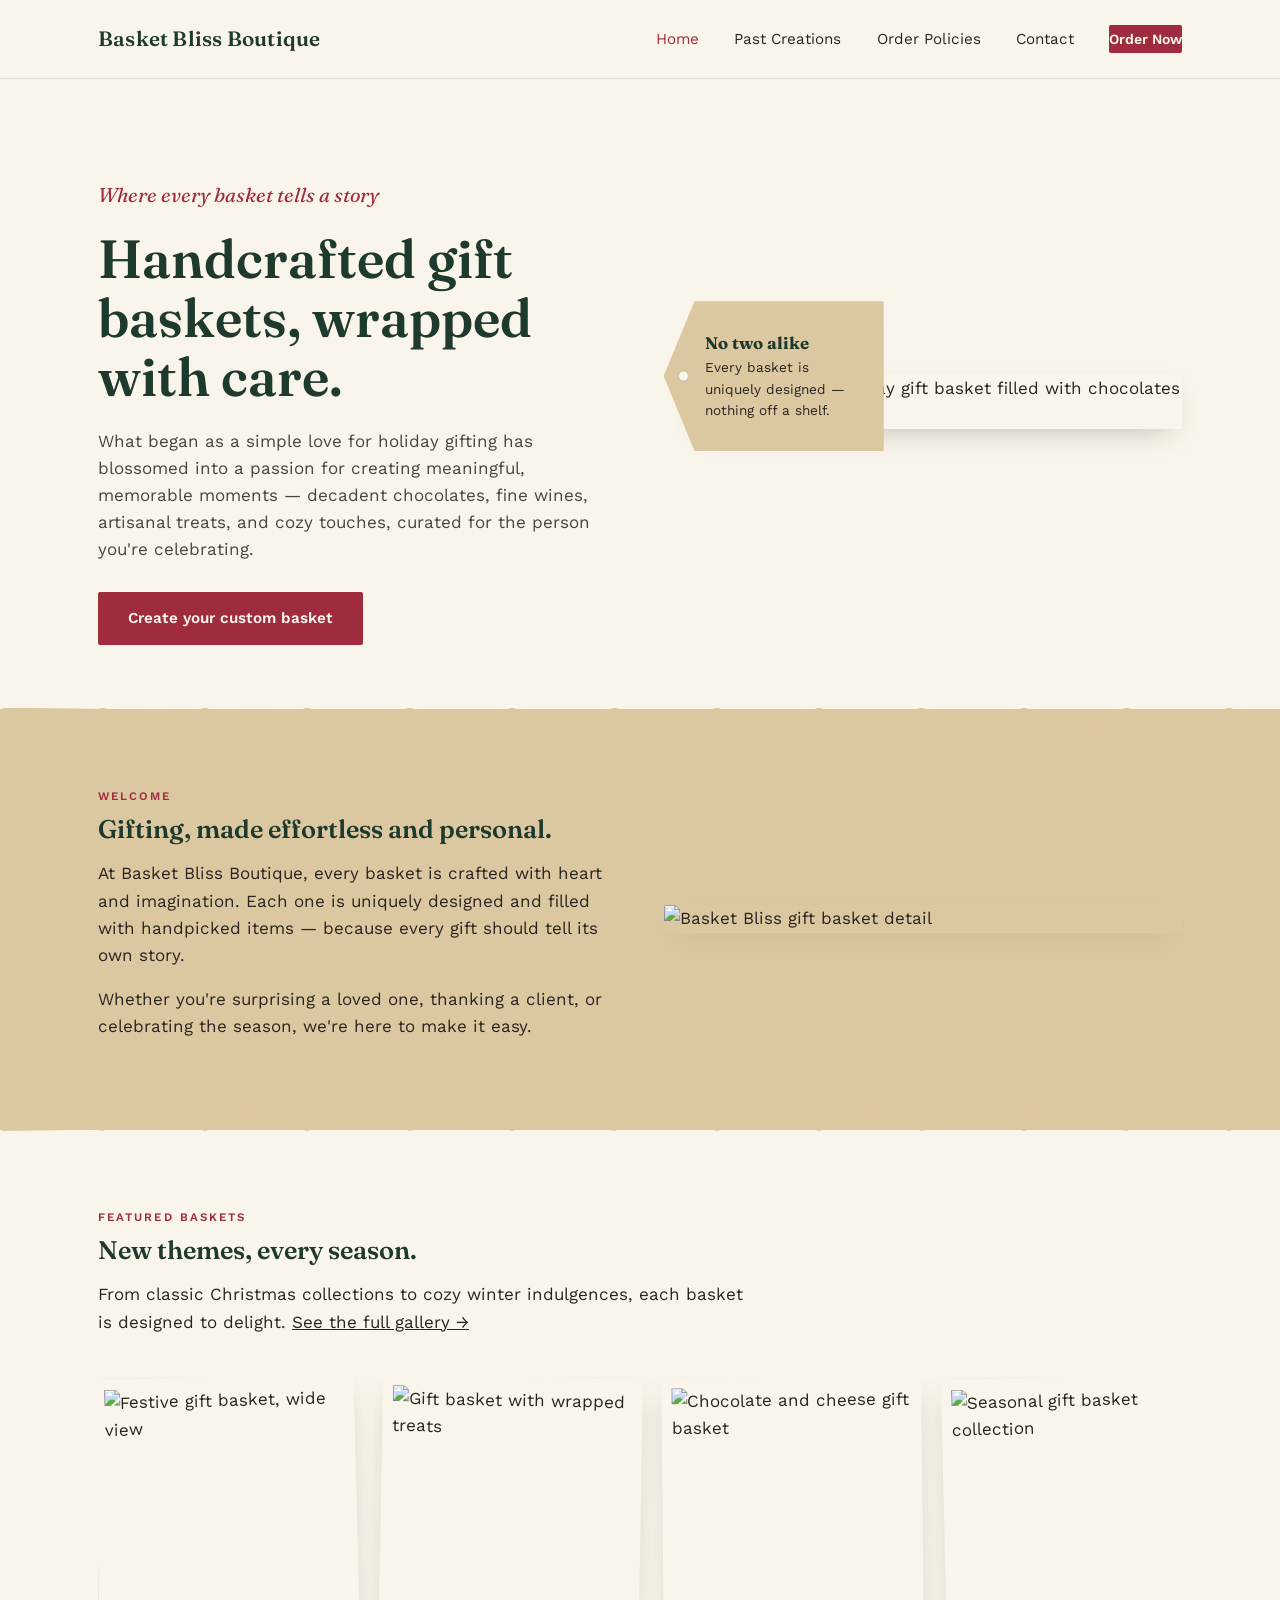
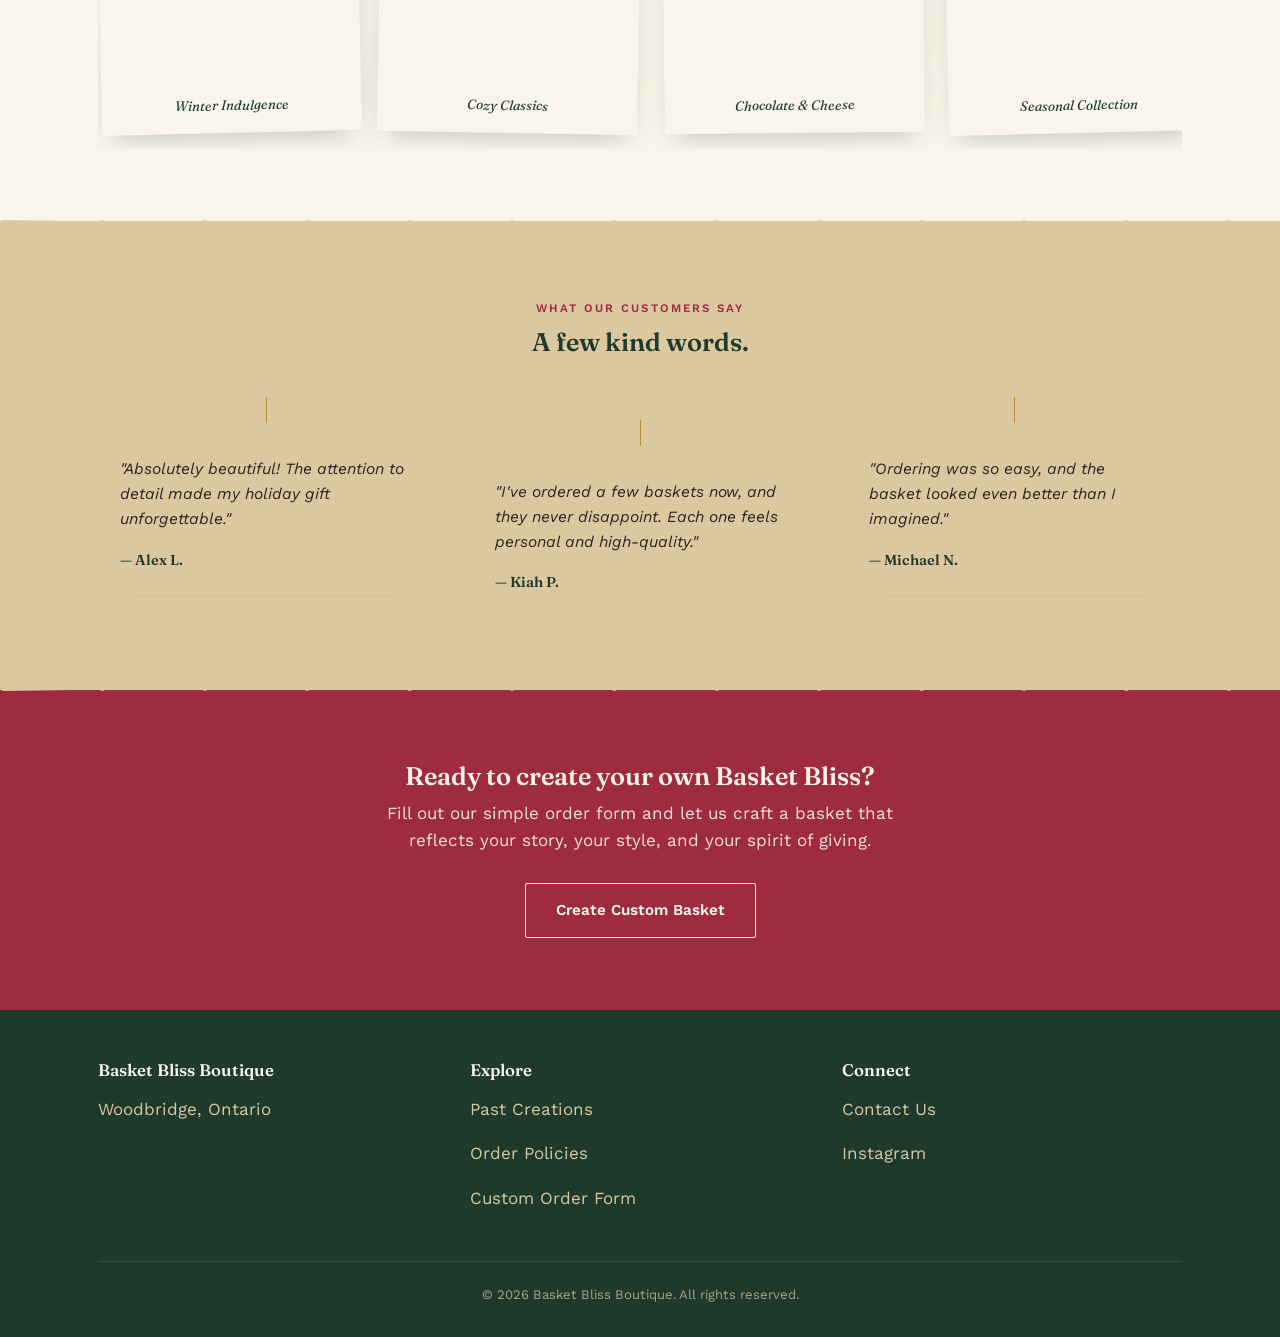
==== index.html @ 21f90a50 "Add files via upload" ====
<!DOCTYPE html>
<html lang="en">
<head>
<meta charset="UTF-8">
<meta name="viewport" content="width=device-width, initial-scale=1.0">
<title>Basket Bliss Boutique — Handcrafted Gift Baskets, Woodbridge ON</title>
<meta name="description" content="Basket Bliss Boutique offers custom holiday gift baskets filled with chocolates, cheeses, and festive treats, beautifully wrapped and ready to give.">
<link rel="preconnect" href="https://fonts.googleapis.com">
<link rel="preconnect" href="https://fonts.gstatic.com" crossorigin>
<link href="https://fonts.googleapis.com/css2?family=Fraunces:ital,wght@0,400;0,600;1,400&family=Work+Sans:wght@400;500;600&display=swap" rel="stylesheet">
<link rel="stylesheet" href="style.css">
</head>
<body>

<nav class="site-nav">
  <div class="container">
    <a href="index.html" class="brand">Basket Bliss Boutique</a>
    <button class="nav-toggle" aria-label="Toggle menu" aria-expanded="false">
      <span></span><span></span><span></span>
    </button>
    <ul class="nav-links">
      <li><a href="index.html" class="active">Home</a></li>
      <li><a href="past-creations.html">Past Creations</a></li>
      <li><a href="order-policies.html">Order Policies</a></li>
      <li><a href="contact.html">Contact</a></li>
      <li><a href="custom-order-form.html" class="nav-cta">Order Now</a></li>
    </ul>
  </div>
</nav>

<header class="hero">
  <div class="container">
    <div class="hero-copy">
      <p class="lede">Where every basket tells a story</p>
      <h1>Handcrafted gift baskets, wrapped with care.</h1>
      <p class="desc">What began as a simple love for holiday gifting has blossomed into a passion for creating meaningful, memorable moments — decadent chocolates, fine wines, artisanal treats, and cozy touches, curated for the person you're celebrating.</p>
      <a href="custom-order-form.html" class="btn btn-primary">Create your custom basket</a>
    </div>
    <div class="hero-photo">
      <img src="https://basketblissboutiquee.weebly.com/uploads/1/5/4/1/154193728/editor/20241215-204025.jpg" alt="A Basket Bliss holiday gift basket filled with chocolates and festive treats">
      <div class="gift-tag">
        <strong>No two alike</strong>
        Every basket is uniquely designed — nothing off a shelf.
      </div>
    </div>
  </div>
</header>

<section class="section-kraft">
  <div class="container two-col">
    <div>
      <span class="eyebrow">Welcome</span>
      <h2>Gifting, made effortless and personal.</h2>
      <p>At Basket Bliss Boutique, every basket is crafted with heart and imagination. Each one is uniquely designed and filled with handpicked items — because every gift should tell its own story.</p>
      <p>Whether you're surprising a loved one, thanking a client, or celebrating the season, we're here to make it easy.</p>
    </div>
    <img src="https://basketblissboutiquee.weebly.com/uploads/1/5/4/1/154193728/20241217-185049-1.jpg" alt="Basket Bliss gift basket detail">
  </div>
</section>

<section>
  <div class="container">
    <div class="section-head">
      <span class="eyebrow">Featured Baskets</span>
      <h2>New themes, every season.</h2>
      <p>From classic Christmas collections to cozy winter indulgences, each basket is designed to delight. <a href="past-creations.html">See the full gallery →</a></p>
    </div>
    <div class="photo-strip">
      <figure>
        <img src="https://basketblissboutiquee.weebly.com/uploads/1/5/4/1/154193728/20241203-020603.jpg" alt="Festive gift basket, wide view" loading="lazy">
        <figcaption>Winter Indulgence</figcaption>
      </figure>
      <figure>
        <img src="https://basketblissboutiquee.weebly.com/uploads/1/5/4/1/154193728/20241130-142311.jpg" alt="Gift basket with wrapped treats" loading="lazy">
        <figcaption>Cozy Classics</figcaption>
      </figure>
      <figure>
        <img src="https://basketblissboutiquee.weebly.com/uploads/1/5/4/1/154193728/20241128-151513.jpg" alt="Chocolate and cheese gift basket" loading="lazy">
        <figcaption>Chocolate & Cheese</figcaption>
      </figure>
      <figure>
        <img src="https://basketblissboutiquee.weebly.com/uploads/1/5/4/1/154193728/screenshot-20251026-114601-gallery.jpg" alt="Seasonal gift basket collection" loading="lazy">
        <figcaption>Seasonal Collection</figcaption>
      </figure>
      <figure>
        <img src="https://basketblissboutiquee.weebly.com/uploads/1/5/4/1/154193728/20241115-131929.jpg" alt="Handcrafted holiday basket" loading="lazy">
        <figcaption>Holiday Classic</figcaption>
      </figure>
    </div>
  </div>
</section>

<section class="section-kraft">
  <div class="container">
    <div class="section-head" style="margin-left:auto;margin-right:auto;text-align:center;">
      <span class="eyebrow">What our customers say</span>
      <h2>A few kind words.</h2>
    </div>
    <div class="tags-row">
      <div class="hang-tag">
        <div class="gift-tag">
          <p>"Absolutely beautiful! The attention to detail made my holiday gift unforgettable."</p>
          <cite>— Alex L.</cite>
        </div>
      </div>
      <div class="hang-tag">
        <div class="gift-tag">
          <p>"I've ordered a few baskets now, and they never disappoint. Each one feels personal and high-quality."</p>
          <cite>— Kiah P.</cite>
        </div>
      </div>
      <div class="hang-tag">
        <div class="gift-tag">
          <p>"Ordering was so easy, and the basket looked even better than I imagined."</p>
          <cite>— Michael N.</cite>
        </div>
      </div>
    </div>
  </div>
</section>

<section class="cta-band">
  <div class="container">
    <h2>Ready to create your own Basket Bliss?</h2>
    <p>Fill out our simple order form and let us craft a basket that reflects your story, your style, and your spirit of giving.</p>
    <a href="custom-order-form.html" class="btn btn-outline">Create Custom Basket</a>
  </div>
</section>

<footer>
  <div class="container">
    <div class="footer-grid">
      <div>
        <h3>Basket Bliss Boutique</h3>
        <p>Woodbridge, Ontario</p>
      </div>
      <div>
        <h3>Explore</h3>
        <p><a href="past-creations.html">Past Creations</a></p>
        <p><a href="order-policies.html">Order Policies</a></p>
        <p><a href="custom-order-form.html">Custom Order Form</a></p>
      </div>
      <div>
        <h3>Connect</h3>
        <p><a href="contact.html">Contact Us</a></p>
        <p><a href="https://www.instagram.com/basketblissboutique/" target="_blank" rel="noopener">Instagram</a></p>
      </div>
    </div>
    <div class="footer-bottom">© 2026 Basket Bliss Boutique. All rights reserved.</div>
  </div>
</footer>

<script src="script.js"></script>
</body>
</html>
---- style.css ----
/* ============================================================
   Basket Bliss Boutique — design tokens
   Palette: deep pine, cranberry ribbon, kraft paper, cream, gold thread
   ============================================================ */
:root {
  --evergreen: #1E3A2C;
  --evergreen-2: #294A38;
  --cranberry: #9E2B3E;
  --cranberry-2: #7E2231;
  --kraft: #DCC8A0;
  --kraft-2: #CDB585;
  --cream: #FAF5EA;
  --ink: #2A2420;
  --gold: #B8912F;
  --paper-shadow: 0 10px 30px -12px rgba(30, 58, 44, 0.35);

  --display: "Fraunces", serif;
  --body: "Work Sans", sans-serif;

  --radius: 2px;
}

* { box-sizing: border-box; }
html { scroll-behavior: smooth; }

body {
  margin: 0;
  background: var(--cream);
  color: var(--ink);
  font-family: var(--body);
  font-size: 17px;
  line-height: 1.6;
  -webkit-font-smoothing: antialiased;
}

img { max-width: 100%; display: block; }
a { color: inherit; }

h1, h2, h3 {
  font-family: var(--display);
  font-weight: 600;
  margin: 0 0 0.4em;
  line-height: 1.1;
  color: var(--evergreen);
}

.eyebrow {
  font-family: var(--body);
  font-size: 0.72rem;
  letter-spacing: 0.18em;
  text-transform: uppercase;
  color: var(--cranberry);
  font-weight: 600;
  display: inline-block;
  margin-bottom: 0.9em;
}

.container {
  max-width: 1140px;
  margin: 0 auto;
  padding: 0 28px;
}

/* ---------- Nav ---------- */
.site-nav {
  position: sticky;
  top: 0;
  z-index: 50;
  background: var(--cream);
  border-bottom: 1px solid rgba(30, 58, 44, 0.12);
}
.site-nav .container {
  display: flex;
  align-items: center;
  justify-content: space-between;
  height: 78px;
}
.brand {
  font-family: var(--display);
  font-size: 1.3rem;
  font-weight: 600;
  color: var(--evergreen);
  text-decoration: none;
  letter-spacing: 0.01em;
}
.nav-links {
  display: flex;
  align-items: center;
  gap: 2.2rem;
  list-style: none;
  margin: 0;
  padding: 0;
  font-size: 0.95rem;
}
.nav-links a {
  text-decoration: none;
  color: var(--ink);
  position: relative;
  padding: 6px 0;
}
.nav-links a.active,
.nav-links a:hover { color: var(--cranberry); }
.nav-cta {
  background: var(--cranberry);
  color: var(--cream) !important;
  padding: 10px 20px;
  border-radius: var(--radius);
  font-weight: 600;
  font-size: 0.88rem;
}
.nav-cta:hover { background: var(--cranberry-2); }
.nav-toggle { display: none; }

@media (max-width: 780px) {
  .nav-links {
    position: fixed;
    inset: 78px 0 0 0;
    background: var(--cream);
    flex-direction: column;
    justify-content: flex-start;
    padding: 2.5rem 28px;
    gap: 1.6rem;
    transform: translateX(100%);
    transition: transform 0.3s ease;
    font-size: 1.1rem;
  }
  .nav-links.open { transform: translateX(0); }
  .nav-toggle {
    display: block;
    background: none;
    border: none;
    cursor: pointer;
    padding: 8px;
  }
  .nav-toggle span {
    display: block;
    width: 24px;
    height: 2px;
    background: var(--evergreen);
    margin: 5px 0;
  }
}

/* ---------- Gift tag signature element ---------- */
.gift-tag {
  position: relative;
  background: var(--kraft);
  clip-path: polygon(14% 0, 100% 0, 100% 100%, 14% 100%, 0 50%);
  padding: 1.8rem 1.6rem 1.8rem 2.6rem;
  box-shadow: var(--paper-shadow);
}
.gift-tag::before {
  content: "";
  position: absolute;
  left: 14px;
  top: 50%;
  transform: translateY(-50%);
  width: 9px;
  height: 9px;
  border-radius: 50%;
  background: var(--cream);
  border: 1px solid rgba(42,36,32,0.25);
}
.gift-tag::after {
  content: "";
  position: absolute;
  left: 18px;
  top: 6px;
  width: 1px;
  height: 22px;
  background: var(--gold);
  transform: rotate(18deg);
}

/* ---------- Buttons ---------- */
.btn {
  display: inline-block;
  font-family: var(--body);
  font-weight: 600;
  font-size: 0.95rem;
  padding: 14px 30px;
  border-radius: var(--radius);
  text-decoration: none;
  border: none;
  cursor: pointer;
  transition: transform 0.15s ease, background 0.15s ease;
}
.btn-primary {
  background: var(--cranberry);
  color: var(--cream);
}
.btn-primary:hover { background: var(--cranberry-2); transform: translateY(-1px); }
.btn-outline {
  background: transparent;
  color: var(--evergreen);
  border: 1.5px solid var(--evergreen);
}
.btn-outline:hover { background: var(--evergreen); color: var(--cream); }

/* ---------- Hero ---------- */
.hero {
  padding: 5rem 0 4rem;
}
.hero .container {
  display: grid;
  grid-template-columns: 1.05fr 0.95fr;
  gap: 3.5rem;
  align-items: center;
}
.hero h1 {
  font-size: clamp(2.3rem, 4.2vw, 3.4rem);
}
.hero .lede {
  font-style: italic;
  font-family: var(--display);
  font-weight: 400;
  font-size: 1.25rem;
  color: var(--cranberry);
  margin-bottom: 1.1rem;
}
.hero p.desc {
  max-width: 46ch;
  margin-bottom: 1.8rem;
  color: rgba(42,36,32,0.85);
}
.hero-photo {
  position: relative;
}
.hero-photo img {
  border-radius: var(--radius);
  box-shadow: var(--paper-shadow);
}
.hero-photo .gift-tag {
  position: absolute;
  bottom: -22px;
  left: -30px;
  max-width: 220px;
  font-size: 0.85rem;
}
.hero-photo .gift-tag strong {
  display: block;
  font-family: var(--display);
  font-size: 1.05rem;
  color: var(--evergreen);
}

@media (max-width: 860px) {
  .hero .container { grid-template-columns: 1fr; }
  .hero-photo .gift-tag { position: static; margin-top: 1.4rem; max-width: none; }
}

/* ---------- Section shells ---------- */
section { padding: 4.5rem 0; }
.section-kraft {
  background: var(--kraft);
  position: relative;
}
.section-kraft::before,
.section-kraft::after {
  content: "";
  position: absolute;
  left: 0; right: 0;
  height: 18px;
  background: var(--kraft);
  clip-path: polygon(0 0,4% 100%,8% 0,12% 100%,16% 0,20% 100%,24% 0,28% 100%,32% 0,36% 100%,40% 0,44% 100%,48% 0,52% 100%,56% 0,60% 100%,64% 0,68% 100%,72% 0,76% 100%,80% 0,84% 100%,88% 0,92% 100%,96% 0,100% 100%);
}
.section-kraft::before { top: -1px; }
.section-kraft::after { bottom: -1px; transform: scaleY(-1); }

.two-col {
  display: grid;
  grid-template-columns: 1fr 1fr;
  gap: 3rem;
  align-items: center;
}
.two-col img { border-radius: var(--radius); box-shadow: var(--paper-shadow); }
@media (max-width: 780px) { .two-col { grid-template-columns: 1fr; } }

.section-head { max-width: 60ch; margin-bottom: 2.6rem; }

/* ---------- Featured strip / gallery ---------- */
.photo-strip {
  display: flex;
  gap: 1.4rem;
  overflow-x: auto;
  padding-bottom: 1rem;
  scroll-snap-type: x mandatory;
}
.photo-strip::-webkit-scrollbar { height: 8px; }
.photo-strip::-webkit-scrollbar-thumb { background: var(--kraft-2); border-radius: 4px; }
.photo-strip figure {
  flex: 0 0 260px;
  scroll-snap-align: start;
  margin: 0;
  background: var(--cream);
  padding: 10px 10px 16px;
  box-shadow: var(--paper-shadow);
  transform: rotate(var(--r, 0deg));
}
.photo-strip figure:nth-child(3n+1) { --r: -1.4deg; }
.photo-strip figure:nth-child(3n+2) { --r: 1deg; }
.photo-strip figure:nth-child(3n) { --r: -0.6deg; }
.photo-strip img { aspect-ratio: 4/5; object-fit: cover; }
.photo-strip figcaption {
  font-family: var(--display);
  font-style: italic;
  font-size: 0.85rem;
  text-align: center;
  padding-top: 8px;
  color: var(--evergreen);
}

.gallery-grid {
  display: grid;
  grid-template-columns: repeat(auto-fill, minmax(220px, 1fr));
  gap: 1.6rem;
}
.gallery-grid figure {
  margin: 0;
  background: var(--cream);
  padding: 8px 8px 12px;
  box-shadow: var(--paper-shadow);
  transform: rotate(var(--r, 0deg));
}
.gallery-grid figure:nth-child(4n+1) { --r: -1deg; }
.gallery-grid figure:nth-child(4n+2) { --r: 0.8deg; }
.gallery-grid figure:nth-child(4n+3) { --r: -0.5deg; }
.gallery-grid img { aspect-ratio: 1/1; object-fit: cover; }

/* ---------- Testimonials (hanging tags) ---------- */
.tags-row {
  display: grid;
  grid-template-columns: repeat(auto-fit, minmax(230px, 1fr));
  gap: 2.4rem;
  margin-top: 1rem;
}
.hang-tag {
  position: relative;
  padding-top: 30px;
}
.hang-tag::before {
  content: "";
  position: absolute;
  top: 0; left: 50%;
  width: 1px;
  height: 26px;
  background: var(--gold);
}
.hang-tag .gift-tag {
  clip-path: polygon(0 14%, 50% 0, 100% 14%, 100% 100%, 0 100%);
  padding: 1.8rem 1.4rem 1.4rem;
}
.hang-tag .gift-tag::before,
.hang-tag .gift-tag::after { content: none; }
.hang-tag p {
  font-style: italic;
  font-size: 0.98rem;
  margin: 0 0 0.9rem;
}
.hang-tag cite {
  font-style: normal;
  font-weight: 600;
  font-family: var(--display);
  color: var(--evergreen);
  font-size: 0.9rem;
}
.tags-row .hang-tag:nth-child(2n) { margin-top: 1.4rem; }

/* ---------- CTA band ---------- */
.cta-band {
  background: var(--cranberry);
  color: var(--cream);
  text-align: center;
}
.cta-band h2 { color: var(--cream); }
.cta-band p { max-width: 50ch; margin: 0 auto 1.8rem; opacity: 0.92; }
.cta-band .btn-outline {
  border-color: var(--cream);
  color: var(--cream);
}
.cta-band .btn-outline:hover { background: var(--cream); color: var(--cranberry); }

/* ---------- Footer ---------- */
footer {
  background: var(--evergreen);
  color: var(--kraft);
  padding: 3.2rem 0 2rem;
}
.footer-grid {
  display: grid;
  grid-template-columns: repeat(3, 1fr);
  gap: 2rem;
  margin-bottom: 2rem;
}
footer h3 { color: var(--cream); font-size: 1.05rem; }
footer a { color: var(--kraft); text-decoration: none; }
footer a:hover { color: var(--cream); }
.footer-bottom {
  border-top: 1px solid rgba(250,245,234,0.15);
  padding-top: 1.4rem;
  font-size: 0.82rem;
  opacity: 0.75;
  text-align: center;
}
@media (max-width: 780px) { .footer-grid { grid-template-columns: 1fr; } }

/* ---------- Policy / text pages ---------- */
.page-head {
  padding: 3.5rem 0 1rem;
  text-align: center;
}
.page-head .lede {
  font-family: var(--display);
  font-style: italic;
  color: var(--cranberry);
  font-size: 1.15rem;
}
.policy-block {
  max-width: 74ch;
  margin: 0 auto 2.2rem;
}
.policy-block h3 { margin-top: 0; }
.policy-block .note {
  background: var(--kraft);
  padding: 1.2rem 1.4rem;
  border-radius: var(--radius);
  font-size: 0.95rem;
}

/* ---------- Form ---------- */
.order-form {
  max-width: 640px;
  margin: 0 auto;
  display: grid;
  gap: 1.3rem;
}
.order-form label {
  display: block;
  font-weight: 600;
  font-size: 0.88rem;
  margin-bottom: 0.4rem;
  color: var(--evergreen);
}
.order-form input,
.order-form select,
.order-form textarea {
  width: 100%;
  padding: 12px 14px;
  border: 1.5px solid rgba(30,58,44,0.25);
  border-radius: var(--radius);
  font-family: var(--body);
  font-size: 0.97rem;
  background: var(--cream);
  color: var(--ink);
}
.order-form textarea { resize: vertical; min-height: 110px; }
.form-row { display: grid; grid-template-columns: 1fr 1fr; gap: 1.3rem; }
@media (max-width: 600px) { .form-row { grid-template-columns: 1fr; } }
.form-note { font-size: 0.85rem; color: rgba(42,36,32,0.7); }

/* ---------- Reduced motion ---------- */
@media (prefers-reduced-motion: reduce) {
  html { scroll-behavior: auto; }
  * { transition: none !important; animation: none !important; }
}

/* Focus visibility */
a:focus-visible, button:focus-visible, input:focus-visible, textarea:focus-visible {
  outline: 2px solid var(--cranberry);
  outline-offset: 2px;
}
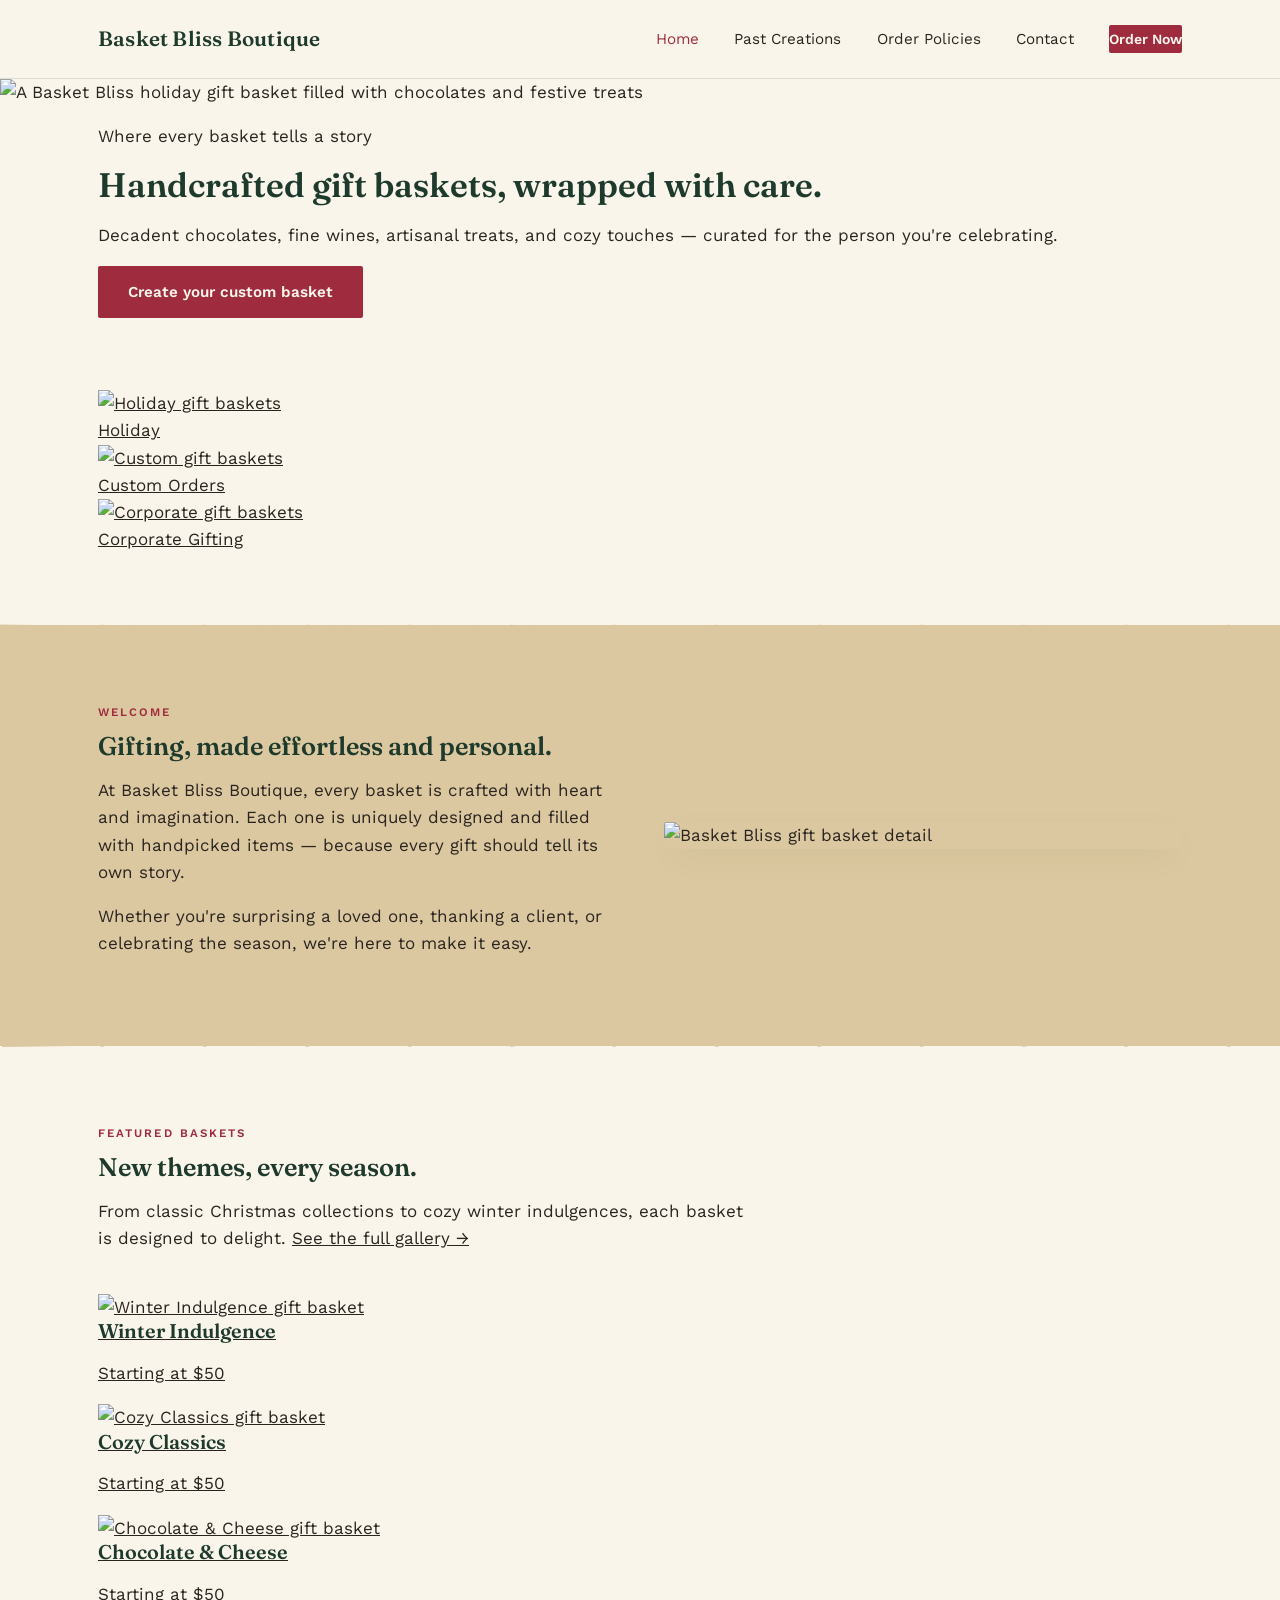
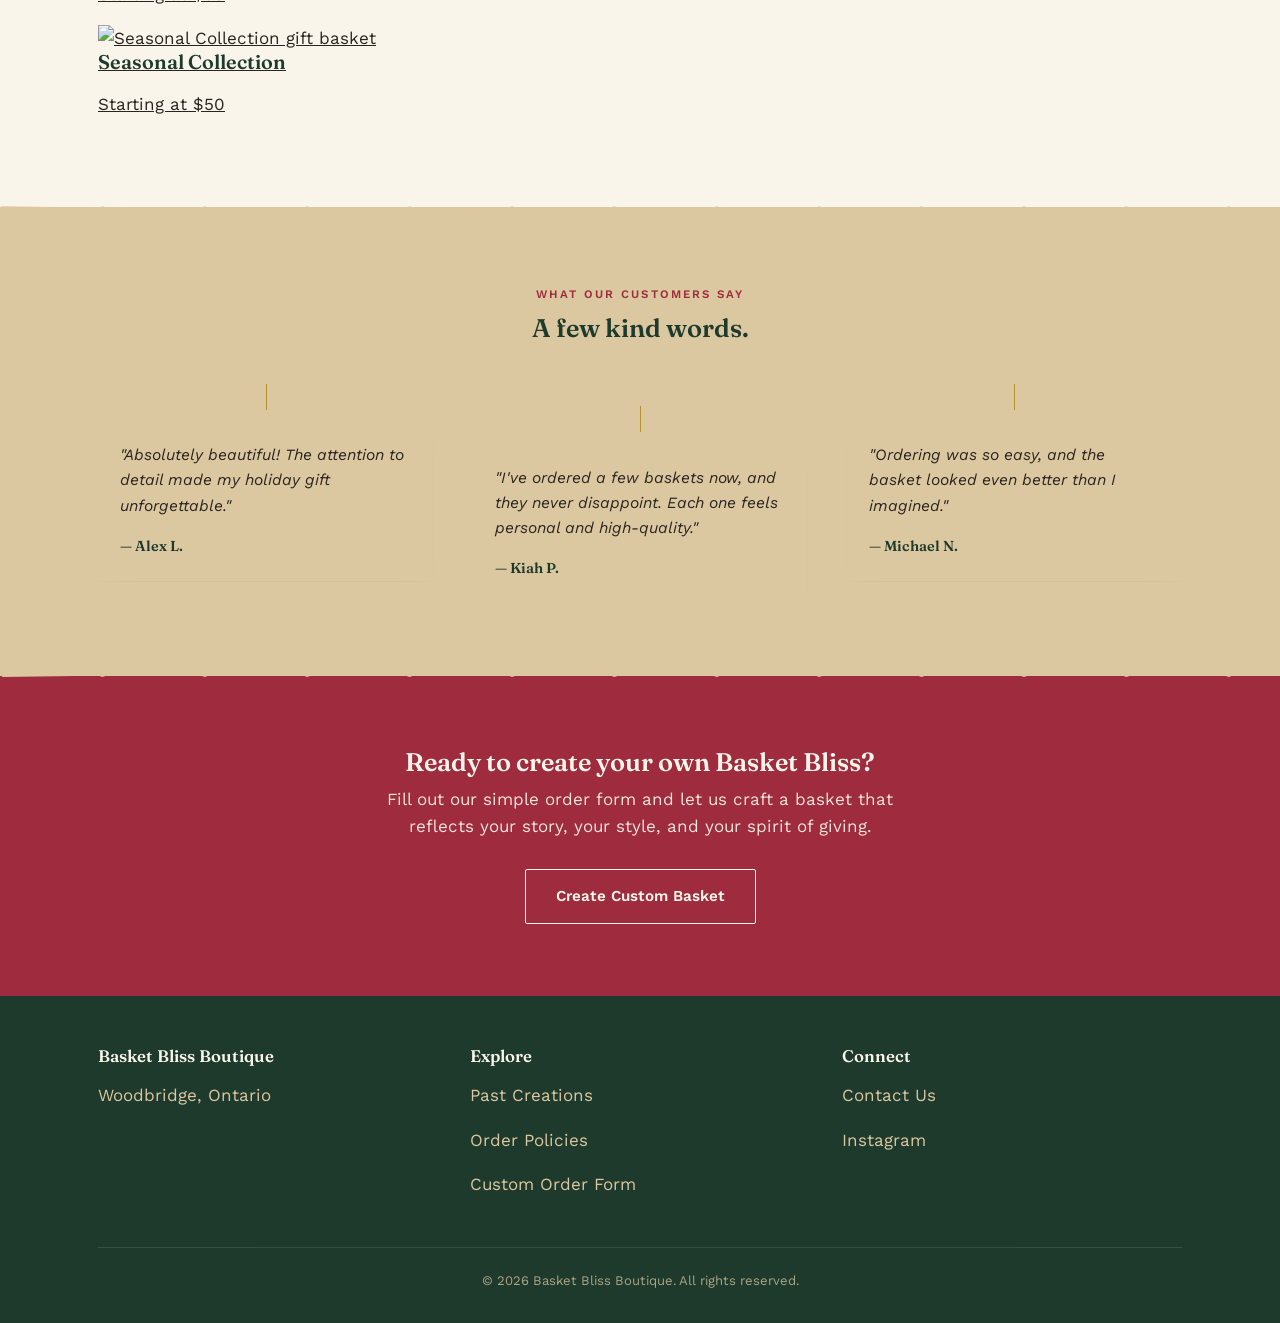
==== commit 9029748f: "Refactor hero section and add product grid Updated header class and modified hero section content. C" ====
--- a/index.html
+++ b/index.html
@@ -28,23 +28,36 @@
   </div>
 </nav>
 
-<header class="hero">
+<header class="hero-full">
+  <img src="https://basketblissboutiquee.weebly.com/uploads/1/5/4/1/154193728/editor/20241215-204025.jpg" alt="A Basket Bliss holiday gift basket filled with chocolates and festive treats">
   <div class="container">
-    <div class="hero-copy">
+    <div class="hero-full-copy">
       <p class="lede">Where every basket tells a story</p>
       <h1>Handcrafted gift baskets, wrapped with care.</h1>
-      <p class="desc">What began as a simple love for holiday gifting has blossomed into a passion for creating meaningful, memorable moments — decadent chocolates, fine wines, artisanal treats, and cozy touches, curated for the person you're celebrating.</p>
+      <p class="desc">Decadent chocolates, fine wines, artisanal treats, and cozy touches — curated for the person you're celebrating.</p>
       <a href="custom-order-form.html" class="btn btn-primary">Create your custom basket</a>
-    </div>
-    <div class="hero-photo">
-      <img src="https://basketblissboutiquee.weebly.com/uploads/1/5/4/1/154193728/editor/20241215-204025.jpg" alt="A Basket Bliss holiday gift basket filled with chocolates and festive treats">
-      <div class="gift-tag">
-        <strong>No two alike</strong>
-        Every basket is uniquely designed — nothing off a shelf.
-      </div>
     </div>
   </div>
 </header>
+
+<section class="category-tiles">
+  <div class="container">
+    <div class="grid3">
+      <a href="past-creations.html" class="tile">
+        <img src="https://basketblissboutiquee.weebly.com/uploads/1/5/4/1/154193728/20241203-020603.jpg" alt="Holiday gift baskets">
+        <span>Holiday</span>
+      </a>
+      <a href="custom-order-form.html" class="tile">
+        <img src="https://basketblissboutiquee.weebly.com/uploads/1/5/4/1/154193728/20241128-151513.jpg" alt="Custom gift baskets">
+        <span>Custom Orders</span>
+      </a>
+      <a href="contact.html" class="tile">
+        <img src="https://basketblissboutiquee.weebly.com/uploads/1/5/4/1/154193728/20241130-142311.jpg" alt="Corporate gift baskets">
+        <span>Corporate Gifting</span>
+      </a>
+    </div>
+  </div>
+</section>
 
 <section class="section-kraft">
   <div class="container two-col">
@@ -65,27 +78,27 @@
       <h2>New themes, every season.</h2>
       <p>From classic Christmas collections to cozy winter indulgences, each basket is designed to delight. <a href="past-creations.html">See the full gallery →</a></p>
     </div>
-    <div class="photo-strip">
-      <figure>
-        <img src="https://basketblissboutiquee.weebly.com/uploads/1/5/4/1/154193728/20241203-020603.jpg" alt="Festive gift basket, wide view" loading="lazy">
-        <figcaption>Winter Indulgence</figcaption>
-      </figure>
-      <figure>
-        <img src="https://basketblissboutiquee.weebly.com/uploads/1/5/4/1/154193728/20241130-142311.jpg" alt="Gift basket with wrapped treats" loading="lazy">
-        <figcaption>Cozy Classics</figcaption>
-      </figure>
-      <figure>
-        <img src="https://basketblissboutiquee.weebly.com/uploads/1/5/4/1/154193728/20241128-151513.jpg" alt="Chocolate and cheese gift basket" loading="lazy">
-        <figcaption>Chocolate & Cheese</figcaption>
-      </figure>
-      <figure>
-        <img src="https://basketblissboutiquee.weebly.com/uploads/1/5/4/1/154193728/screenshot-20251026-114601-gallery.jpg" alt="Seasonal gift basket collection" loading="lazy">
-        <figcaption>Seasonal Collection</figcaption>
-      </figure>
-      <figure>
-        <img src="https://basketblissboutiquee.weebly.com/uploads/1/5/4/1/154193728/20241115-131929.jpg" alt="Handcrafted holiday basket" loading="lazy">
-        <figcaption>Holiday Classic</figcaption>
-      </figure>
+    <div class="product-grid">
+      <a href="past-creations.html" class="product-card">
+        <div class="thumb"><img src="https://basketblissboutiquee.weebly.com/uploads/1/5/4/1/154193728/20241203-020603.jpg" alt="Winter Indulgence gift basket" loading="lazy"></div>
+        <h3>Winter Indulgence</h3>
+        <p class="price">Starting at $50</p>
+      </a>
+      <a href="past-creations.html" class="product-card">
+        <div class="thumb"><img src="https://basketblissboutiquee.weebly.com/uploads/1/5/4/1/154193728/20241130-142311.jpg" alt="Cozy Classics gift basket" loading="lazy"></div>
+        <h3>Cozy Classics</h3>
+        <p class="price">Starting at $50</p>
+      </a>
+      <a href="past-creations.html" class="product-card">
+        <div class="thumb"><img src="https://basketblissboutiquee.weebly.com/uploads/1/5/4/1/154193728/20241128-151513.jpg" alt="Chocolate & Cheese gift basket" loading="lazy"></div>
+        <h3>Chocolate & Cheese</h3>
+        <p class="price">Starting at $50</p>
+      </a>
+      <a href="past-creations.html" class="product-card">
+        <div class="thumb"><img src="https://basketblissboutiquee.weebly.com/uploads/1/5/4/1/154193728/screenshot-20251026-114601-gallery.jpg" alt="Seasonal Collection gift basket" loading="lazy"></div>
+        <h3>Seasonal Collection</h3>
+        <p class="price">Starting at $50</p>
+      </a>
     </div>
   </div>
 </section>
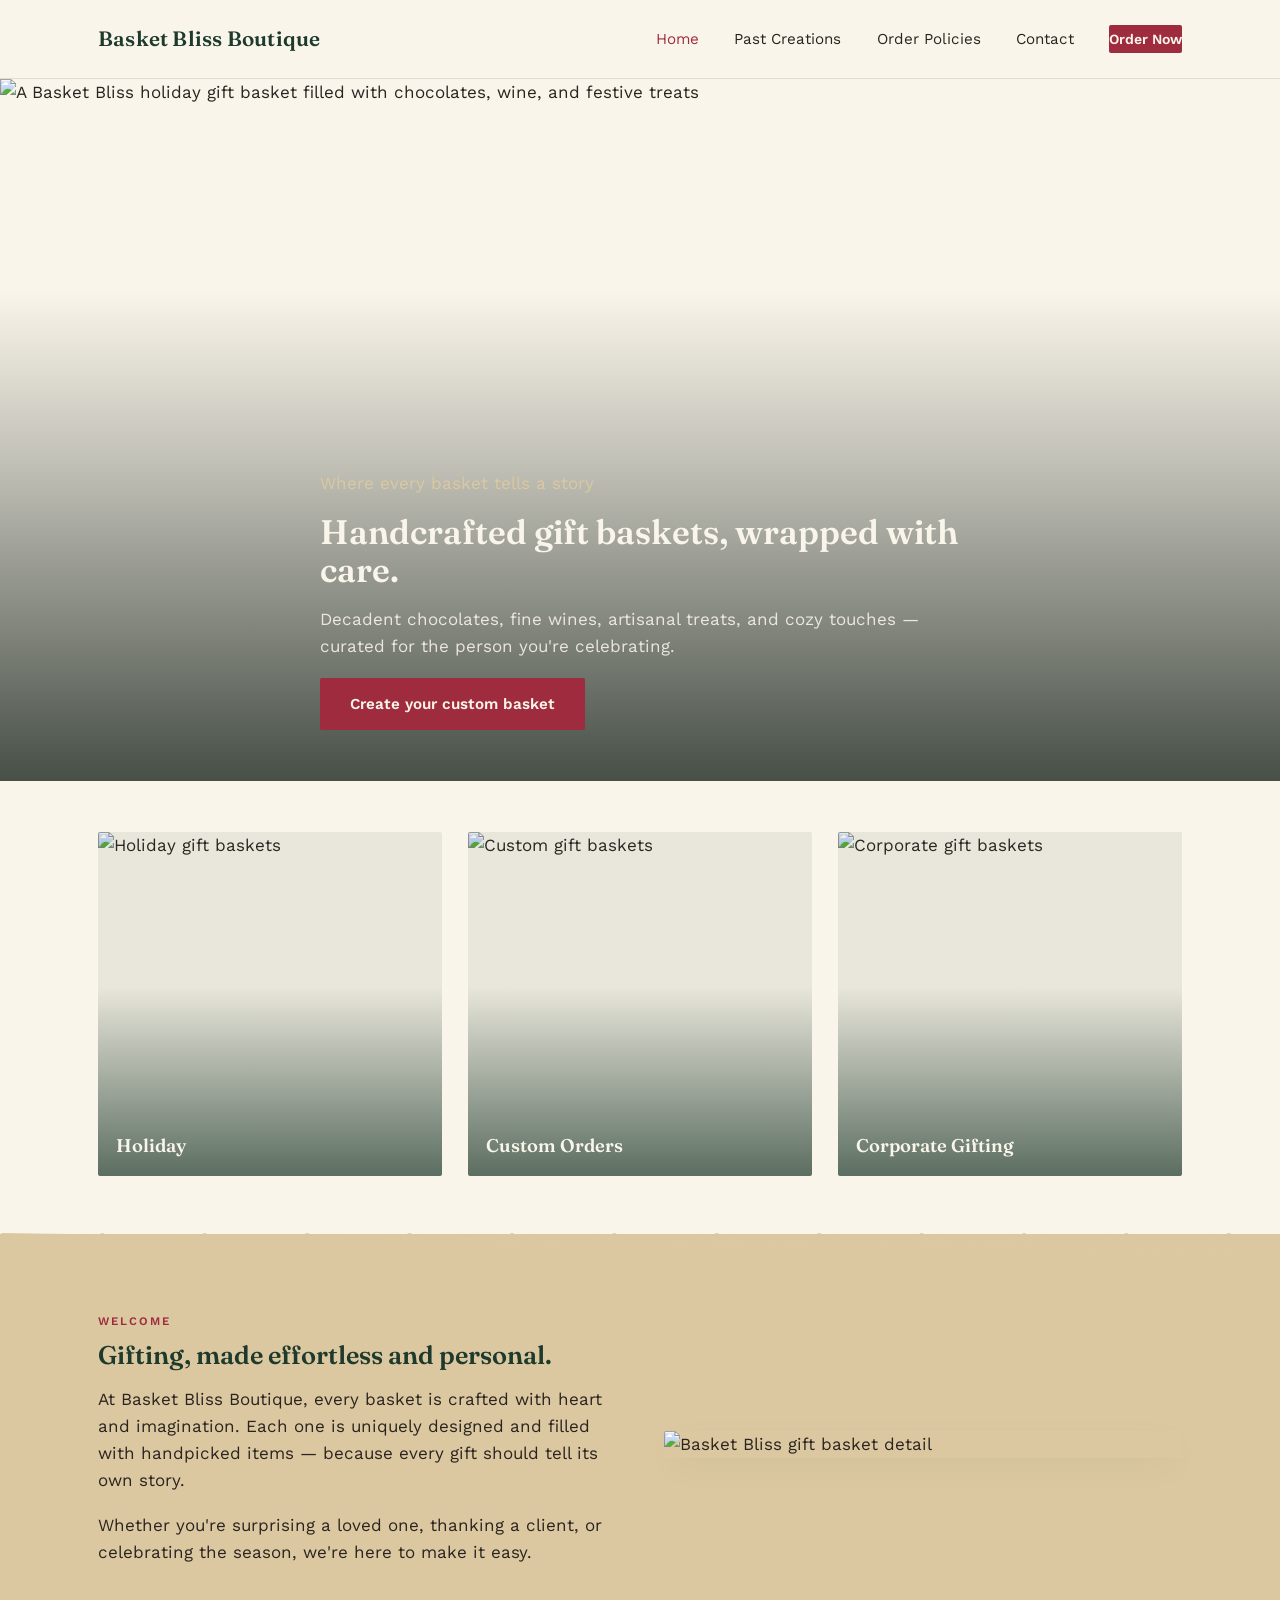
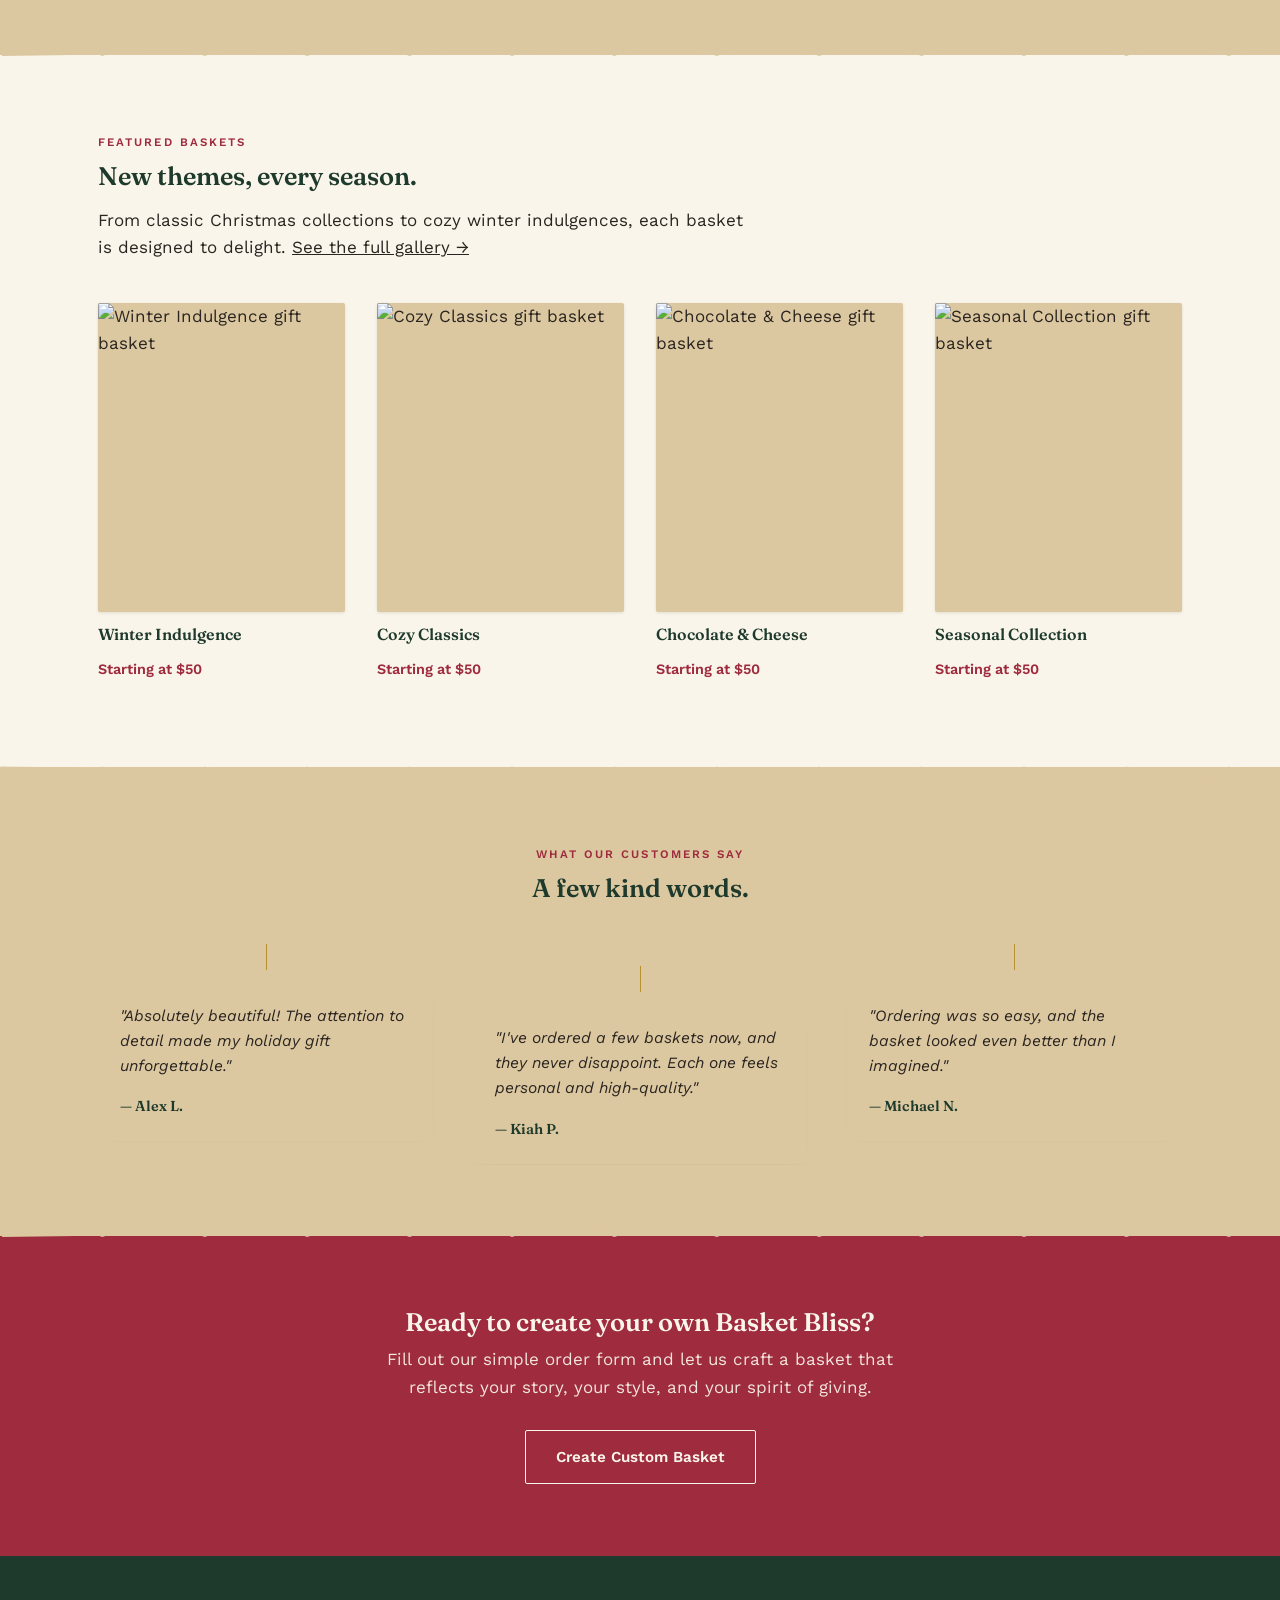
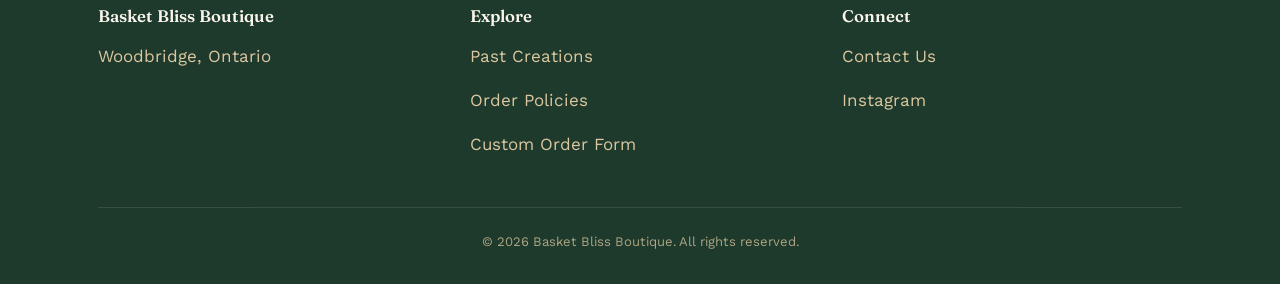
==== commit d378e062: "Update hero image source and alt text" ====
--- a/index.html
+++ b/index.html
@@ -29,7 +29,7 @@
 </nav>
 
 <header class="hero-full">
-  <img src="https://basketblissboutiquee.weebly.com/uploads/1/5/4/1/154193728/editor/20241215-204025.jpg" alt="A Basket Bliss holiday gift basket filled with chocolates and festive treats">
+  <img src="images/hero.jpg" alt="A Basket Bliss holiday gift basket filled with chocolates, wine, and festive treats">
   <div class="container">
     <div class="hero-full-copy">
       <p class="lede">Where every basket tells a story</p>
--- a/style.css
+++ b/style.css
@@ -249,6 +249,127 @@
   .hero-photo .gift-tag { position: static; margin-top: 1.4rem; max-width: none; }
 }
 
+/* ---------- Full-bleed hero (banner style) ---------- */
+.hero-full {
+  position: relative;
+  height: 78vh;
+  min-height: 460px;
+  max-height: 720px;
+  display: flex;
+  align-items: flex-end;
+  overflow: hidden;
+}
+.hero-full img {
+  position: absolute;
+  inset: 0;
+  width: 100%;
+  height: 100%;
+  object-fit: cover;
+}
+.hero-full::after {
+  content: "";
+  position: absolute;
+  inset: 0;
+  background: linear-gradient(0deg, rgba(20,32,25,0.78) 0%, rgba(20,32,25,0.25) 45%, rgba(20,32,25,0) 70%);
+}
+.hero-full .hero-full-copy {
+  position: relative;
+  z-index: 2;
+  color: var(--cream);
+  padding: 0 0 3.2rem;
+  max-width: 640px;
+}
+.hero-full .lede { color: var(--kraft); }
+.hero-full h1 { color: var(--cream); }
+.hero-full p.desc { color: rgba(250,245,234,0.88); }
+
+/* ---------- Category tile row ---------- */
+.category-tiles {
+  padding: 3.2rem 0 3.6rem;
+}
+.category-tiles .grid3 {
+  display: grid;
+  grid-template-columns: repeat(3, 1fr);
+  gap: 1.6rem;
+}
+.tile {
+  position: relative;
+  aspect-ratio: 1 / 1;
+  border-radius: var(--radius);
+  overflow: hidden;
+  text-decoration: none;
+  display: block;
+}
+.tile img {
+  width: 100%;
+  height: 100%;
+  object-fit: cover;
+  transition: transform 0.4s ease;
+}
+.tile:hover img { transform: scale(1.05); }
+.tile::after {
+  content: "";
+  position: absolute;
+  inset: 0;
+  background: linear-gradient(0deg, rgba(30,58,44,0.72) 0%, rgba(30,58,44,0.08) 55%);
+}
+.tile span {
+  position: absolute;
+  left: 18px;
+  bottom: 16px;
+  z-index: 2;
+  color: var(--cream);
+  font-family: var(--display);
+  font-size: 1.15rem;
+  font-weight: 600;
+}
+@media (max-width: 780px) {
+  .category-tiles .grid3 { grid-template-columns: 1fr; }
+}
+
+/* ---------- Clean product grid ---------- */
+.product-grid {
+  display: grid;
+  grid-template-columns: repeat(auto-fill, minmax(240px, 1fr));
+  gap: 2rem;
+}
+.product-card {
+  text-decoration: none;
+  color: var(--ink);
+  display: block;
+}
+.product-card .thumb {
+  aspect-ratio: 4/5;
+  overflow: hidden;
+  border-radius: var(--radius);
+  background: var(--kraft);
+  margin-bottom: 0.9rem;
+  box-shadow: 0 1px 3px rgba(30,58,44,0.12);
+  transition: box-shadow 0.2s ease, transform 0.2s ease;
+}
+.product-card .thumb img {
+  width: 100%;
+  height: 100%;
+  object-fit: cover;
+  transition: transform 0.4s ease;
+}
+.product-card:hover .thumb {
+  box-shadow: var(--paper-shadow);
+  transform: translateY(-3px);
+}
+.product-card:hover .thumb img { transform: scale(1.04); }
+.product-card h3 {
+  font-size: 1rem;
+  font-weight: 600;
+  margin: 0 0 0.2rem;
+  color: var(--evergreen);
+}
+.product-card .price {
+  font-size: 0.9rem;
+  color: var(--cranberry);
+  font-weight: 600;
+}
+
 /* ---------- Section shells ---------- */
 section { padding: 4.5rem 0; }
 .section-kraft {
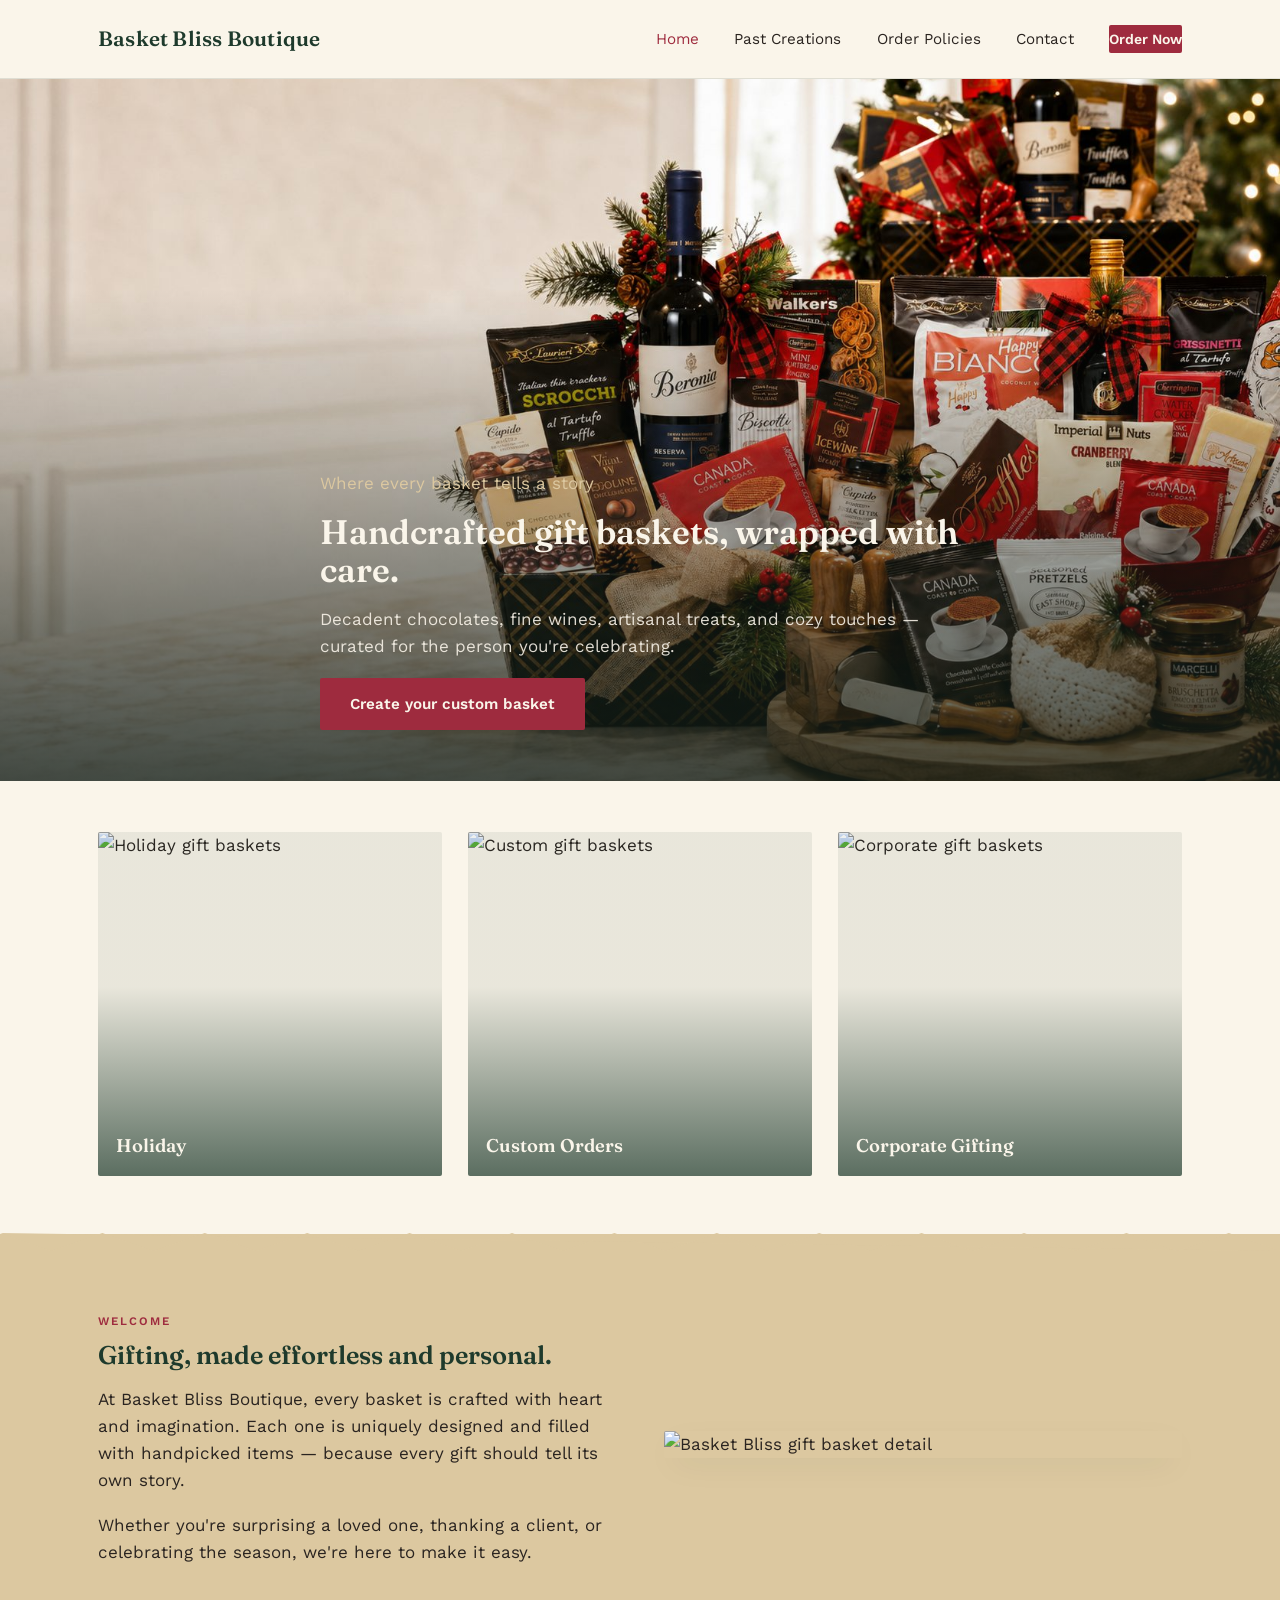
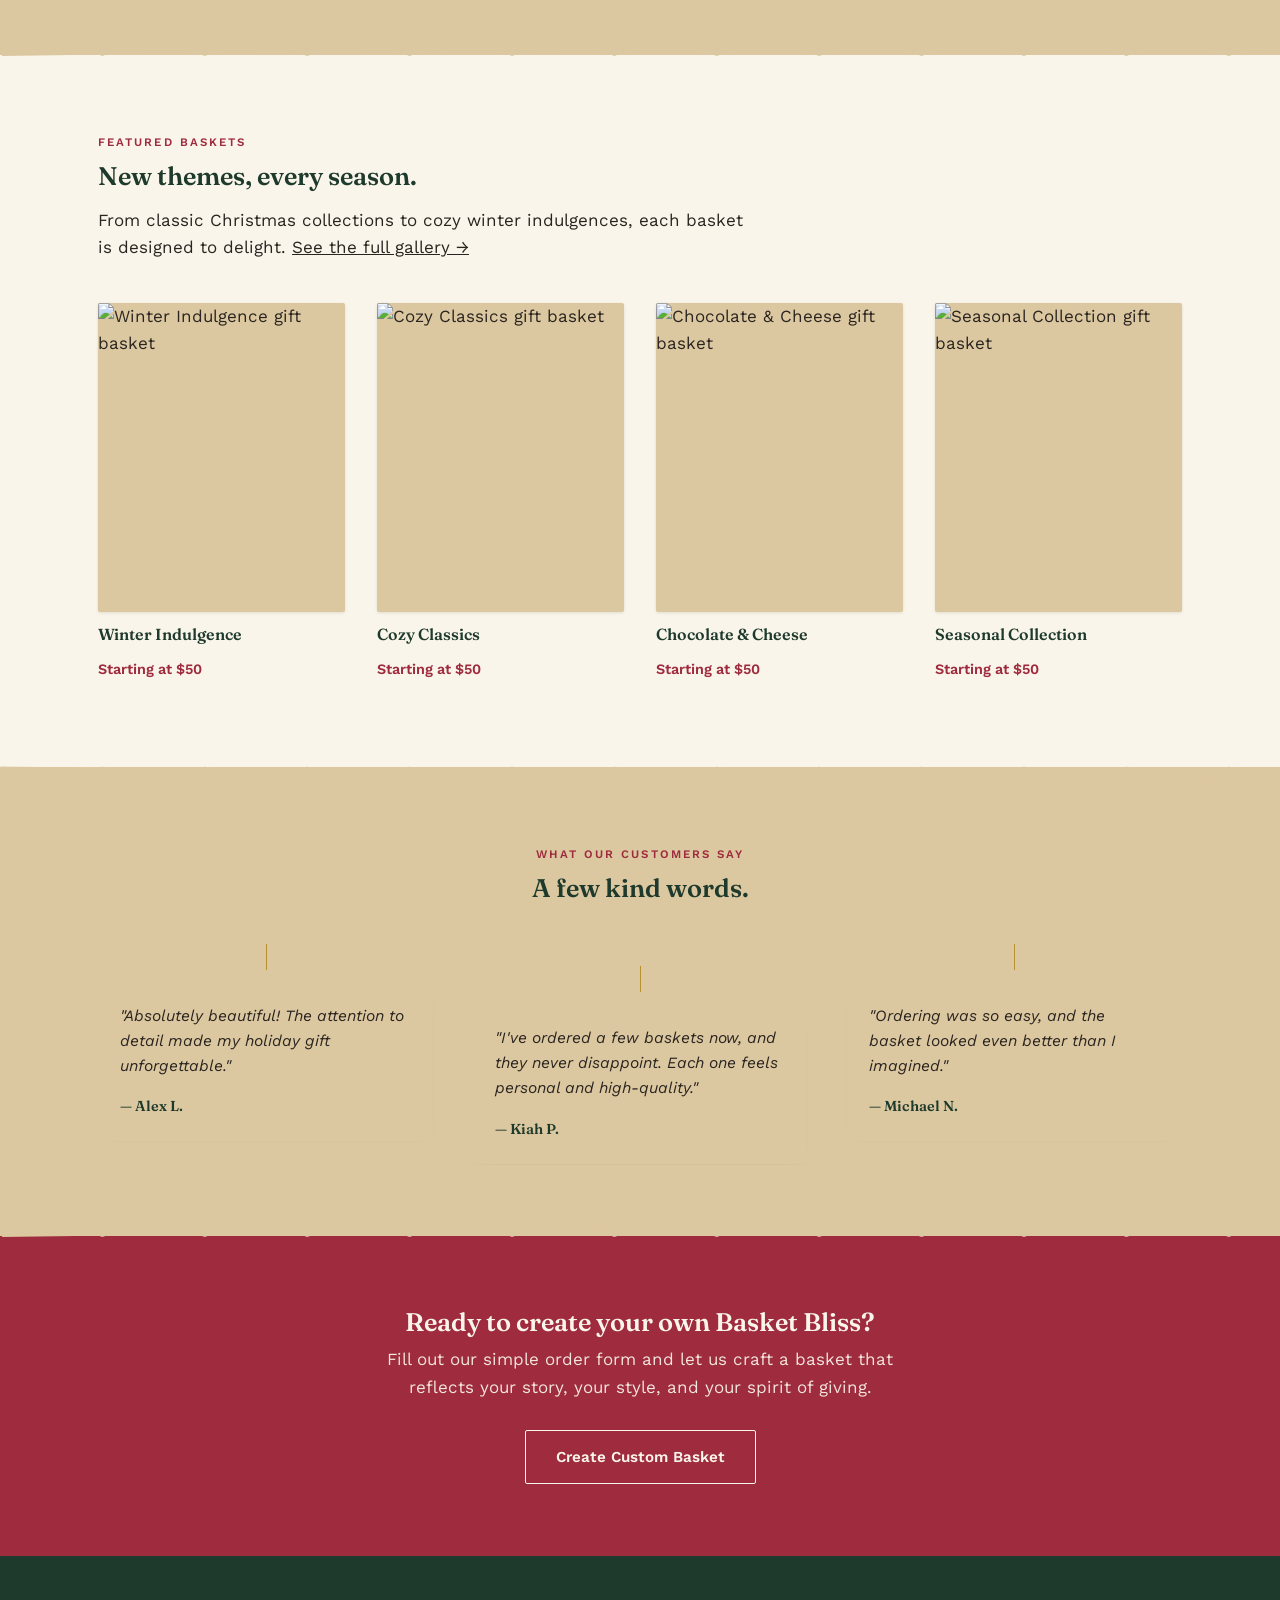
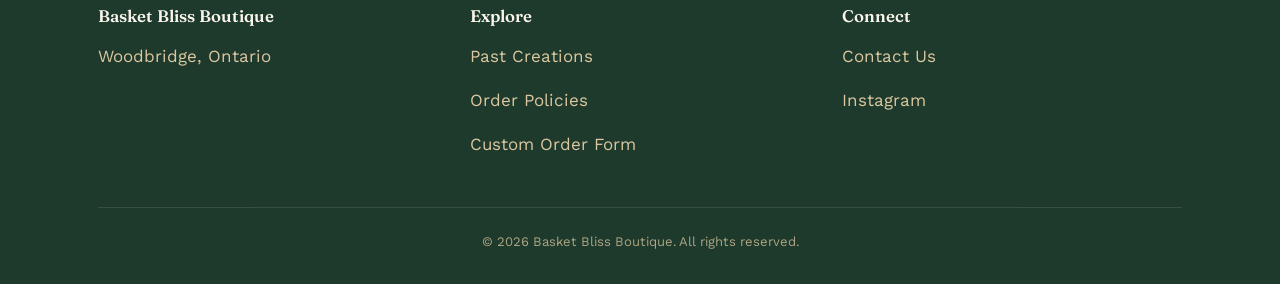
==== commit 25527664: "Update image source in index.html" ====
--- a/index.html
+++ b/index.html
@@ -29,7 +29,7 @@
 </nav>
 
 <header class="hero-full">
-  <img src="images/hero.jpg" alt="A Basket Bliss holiday gift basket filled with chocolates, wine, and festive treats">
+  <img src="hero.jpg" alt="A Basket Bliss holiday gift basket filled with chocolates, wine, and festive treats">
   <div class="container">
     <div class="hero-full-copy">
       <p class="lede">Where every basket tells a story</p>
